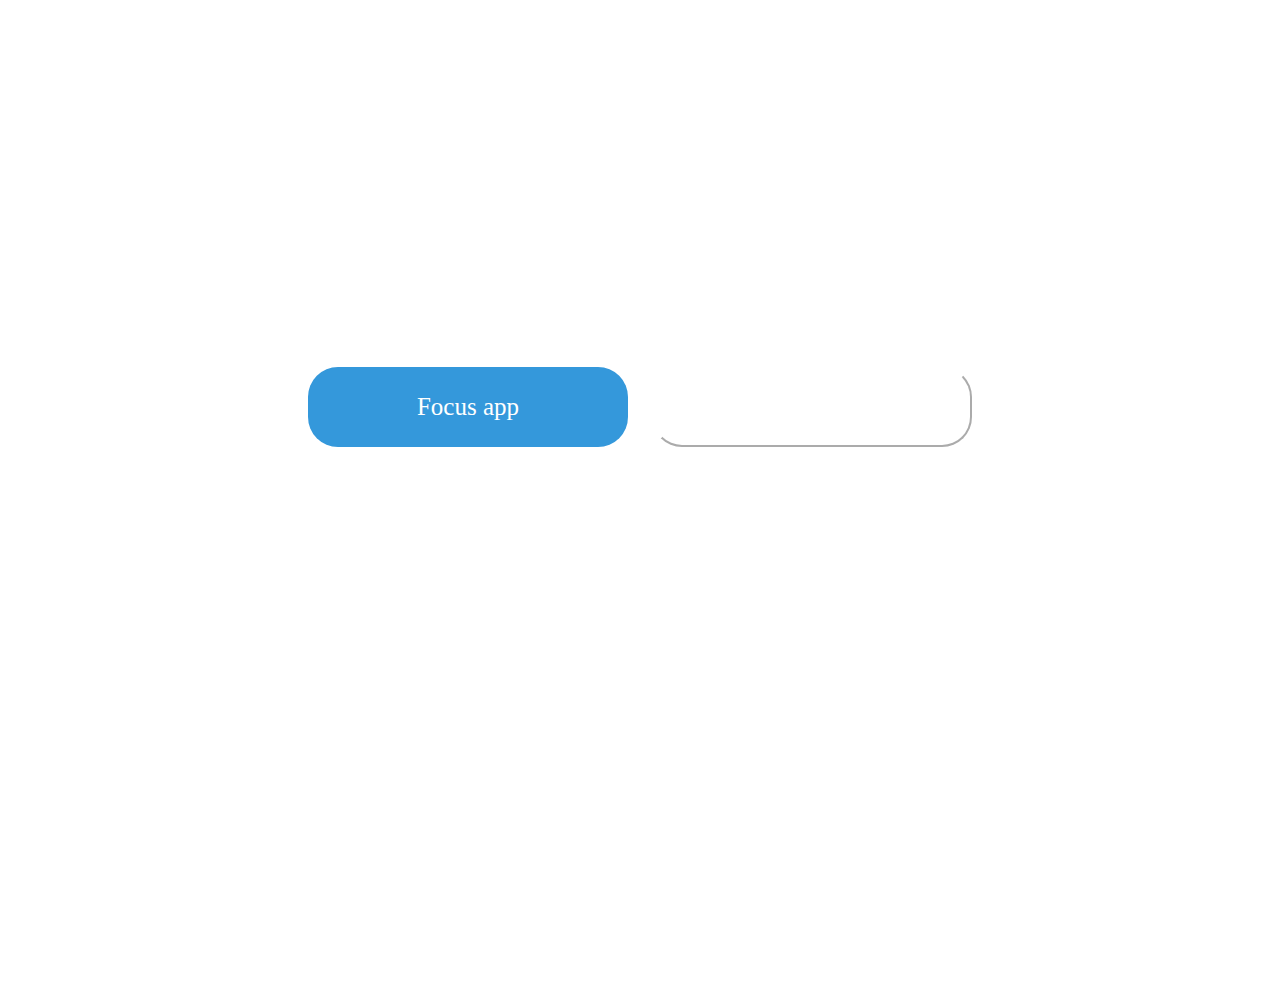
==== index.html @ 82690502 "Add files via upload" ====
<!DOCTYPE html>
<html>
<head>
	<title>Focus app</title>
	<meta charset="utf-8">
	<link rel="stylesheet" type="text/css" href="style.css">
	<link rel="icon" type="image/png" href="Anh/icon.png" sizes="192x192">
</head>
<body>
<div class="hadeffect">
<div class="header">
	<p id="time"></p>
	<p id="quote" class="animate">Thời gian thích hợp để nghỉ ngơi và thư giãn</p>
</div>

<div class="buttons">
	<button type="button" id="focus" onclick="onc()">Focus app</button>
	<button type="button" id="credit" onclick="onb()">Credit</button>
</div>
</div>

<div id="box">
	<h2>Mọi thông tin về tác giả của bài hát ở đây</h2>
	<div id="board">
	<p></p>
	<p>Âm thanh: Ambience sounds pack(Preniumbeat.com)</p>
	<p>Bài hát: Bluesy Vibe, Ersatz Bosa(Sting), Tango de la Noches</p>
	<p>Cafe Con Leche, Lazy, Talkies, Love Truck</p>
	<p>I Miss You, Love Letters, Lightning Bugs, Moonlight Sonata</p>
	<p>Touching moment, Lost Love Song</p>
	<p>Simple Sonata, Sunday Stroll, A Quite Thought</p>
	<p>Urban sound pack - Zapslap.com</p>
	<p>Và một số nhạc và hiệu ứng âm thanh lấy nguồn từ Youtube Audio Library</p>
	<p>Sản phẩm dự thi phần mềm sáng tạo của Lê Quý Dương, Bùi Đại Dương</p>
	<p>Dưới sự hướng dẫn của thầy Ngô Văn Tiến</p>
	<p>Trường THPT Hàn Thuyên, tháng Năm 2019</p>
	<br>
	<p></p>
	</div>
	<button type="button" onclick="offb()">Thoát</button>
</div>

<div id="clock">
	<h1>Focus Clock</h1>
	<div id="inside">
		<div id="big">
			<p>25:00</p>
		</div>
		<div id="text">
			<p id="ques">Focus Clock là gì vậy ?</p>
			<p class="para">Theo một số nghiên cứu khoa học thì việc sử dụng đồng hồ thời gian thực có thể khiến bạn bị giảm tập trung. Vì vậy, chúng mình sử dụng ở đây đồng hồ tính từ thời điểm bạn bắt đầu sử dụng trang web. Ngoài ra, ở phía dưới đồng hồ là những câu nói hay và nổi tiếng về học tập có thể cho bạn thêm động lực.</p>
			<p class="para">Hãy đeo tai nghe và bật toàn màn hình lên để có được trải nghiệm tốt nhất nhé !</p>
		</div>
	</div>
	<div id="YN">
		<button id="yes" onclick="location.href='main.html'" type="button">Tiếp tục</button>
		<button id="no" onclick="offc()" type="button">Thoát</button>
	</div>
</div>
<script type="text/javascript" src="script.js"></script>
</body>
</html>

<!--Lê Quý Dương - THPT Hàn Thuyên-->
---- style.css ----
@font-face{
	font-family: Muli;
    scr: url("Fonts/Muli-Light.tff");
}

@font-face{
      font-family: Roboto;
      scr: url("Fonts/Roboto-Light.tff");
 }

body{
	width: 100%;
	height: 100vh;
	margin: 0;
	background-image: url(Anh/Home.png);
	background-size: cover;
	background-repeat: no-repeat;
	background-position: center;
	background-attachment: fixed;
	font-weight: normal;
    font-style: normal;
    -webkit-font-smoothing: antialiased;
	-moz-osx-font-smoothing: grayscale;
	overflow: hidden;
}

#time{
	font-family: Roboto;
	font-size: 100px;
	font-weight: 100;
	color: white;
	position: relative;
	text-align: center;
	margin-bottom: 0px;
}

#quote{
	margin-top: 30px;
	font-family: Roboto;
	font-size: 29px;
	color: white;
	position: relative;
	text-align: center;
}

.buttons{
	padding-top: 50px;
	margin: 0 auto;
    text-align: center;
}

.hadeffect{
	-webkit-animation: fadeIn 2s linear forwards;
    animation: fadeIn 2s linear forwards;
}

@-webkit-keyframes fadeIn {
            0% {opacity: 0;margin-top: 10%}
            100% {opacity: 1;margin-top: 0}
}
         

@keyframes fadeIn {
            0% {opacity: 0;margin-top: 10%}
            100% {opacity: 1;margin-top: 0}
} 

#focus{
	background-color: #3498db;
    background-repeat:no-repeat;
    border: none;
    cursor:pointer;
    outline:none;

    height: 80px;
    width: 320px;
    border-radius: 30px;

    color: white;
    text-align: center;
    font-family: Roboto;
    font-size: 25px;
    margin: 10px;
}

#credit{
	background-color: transparent;
    background-repeat:no-repeat;
    border-color: white;
    cursor:pointer;
    outline:none;

    height: 80px;
    width: 320px;
    border-radius: 30px;

    color: white;
    text-align: center;
    font-family: Roboto;
    font-size: 25px;
    margin: 10px;
}

#box{
  position: fixed; 
  display: none; 
  width:800px;
  height:80%;
  top: 0; 
  left: 0;
  right: 0;
  bottom: 0;
  border-radius:20px;
  background-color: white; 
  z-index: 2;
  cursor: initial;
  margin: 0 auto;
  text-align: center;
  overflow: hidden ;
  margin-top: 100px;
}

#board{
	height: 70%;
	overflow: auto;
	margin-left: 70px; 
	text-align: left;
}


#box h2{
	font-family: Muli, sans-serif;
	color: #3498db;
	margin-bottom: 30px;
	font-weight: 200;
	text-align: center;
	font-size: 24px;
}

#box p{
	font-family: "Roboto", sans-serif;
	color: #2c3e50;
	margin-left: 0px;
	font-size: 19px;
	font-weight: 300;
}

#box button{
	background-color: #3498db;
	color: white;
	text-align: center;
	height: 50px;
	width: 100px;
	border-radius: 30px;
	border: none;
	font-family: Muli, sans-serif;
	font-size: 19px;
	margin-top: 30px;
	margin-bottom: 30px;
	line-height: 40px;
}

#clock{
  position: fixed; 
  display: none; 
  width:80%;
  height: 70%;
  top: 0; 
  left: 0;
  right: 0;
  bottom: 0;
  border-radius: 20px;
  background-color: white; 
  z-index: 2;
  cursor: pointer;
  margin: 0 auto;
  margin-top: 5%;
  overflow: hidden;
  font-weight: 300;
}

#clock h1{
	font-family: "Muli", sans-serif;
	color: #3498db;
	text-align: center;
	margin-bottom: 0;
}

#inside{
	display: flex;
	flex-direction: row;
	height: 70%;
	overflow: auto;;
}

#big{
	margin-top: 2%;
	font-family: roboto, sans-serif;
	font-size: 80px;
	text-align: center;
	color: #3498db;
  	flex: 45%;
  	position: relative;
}

#text{
	flex: 55%;
	padding-right: 50px;
	padding-top: 20px;
	padding-bottom: 2%;
	font-size: 20px;
	color: #2c3e50;
}

.para{
	font-family: Roboto, sans-serif;
	font-size: 20px;
	line-height: 200%;
	text-align: justify;
}


#ques{
	font-family: "Muli", sans-serif;
	font-size: 26px;
	margin-bottom: 0;
}

#choose{
	font-size: 20px;
	font-family: Roboto, sans-serif;
	text-align: right;
	margin: 20px;
}
#YN{
	text-align: right;
	margin: 30px;
}

#yes{
	background-color: #3498db;
	height: 50px;
	width: 200px;
	color: white;
	font-size: 20px;
	font-family: Roboto, sans-serif;
	border-radius: 20px;
	margin: 10px;
	border-width: 0;
}

#no{
	background-color: #bdc3c7;
	border-color: white;
	height: 50px;
	width: 200px;
	border: none;
	color: black;
	font-size: 20px;
	font-family: Roboto, sans-serif;
	border-radius: 20px;
	margin: 10px;
}
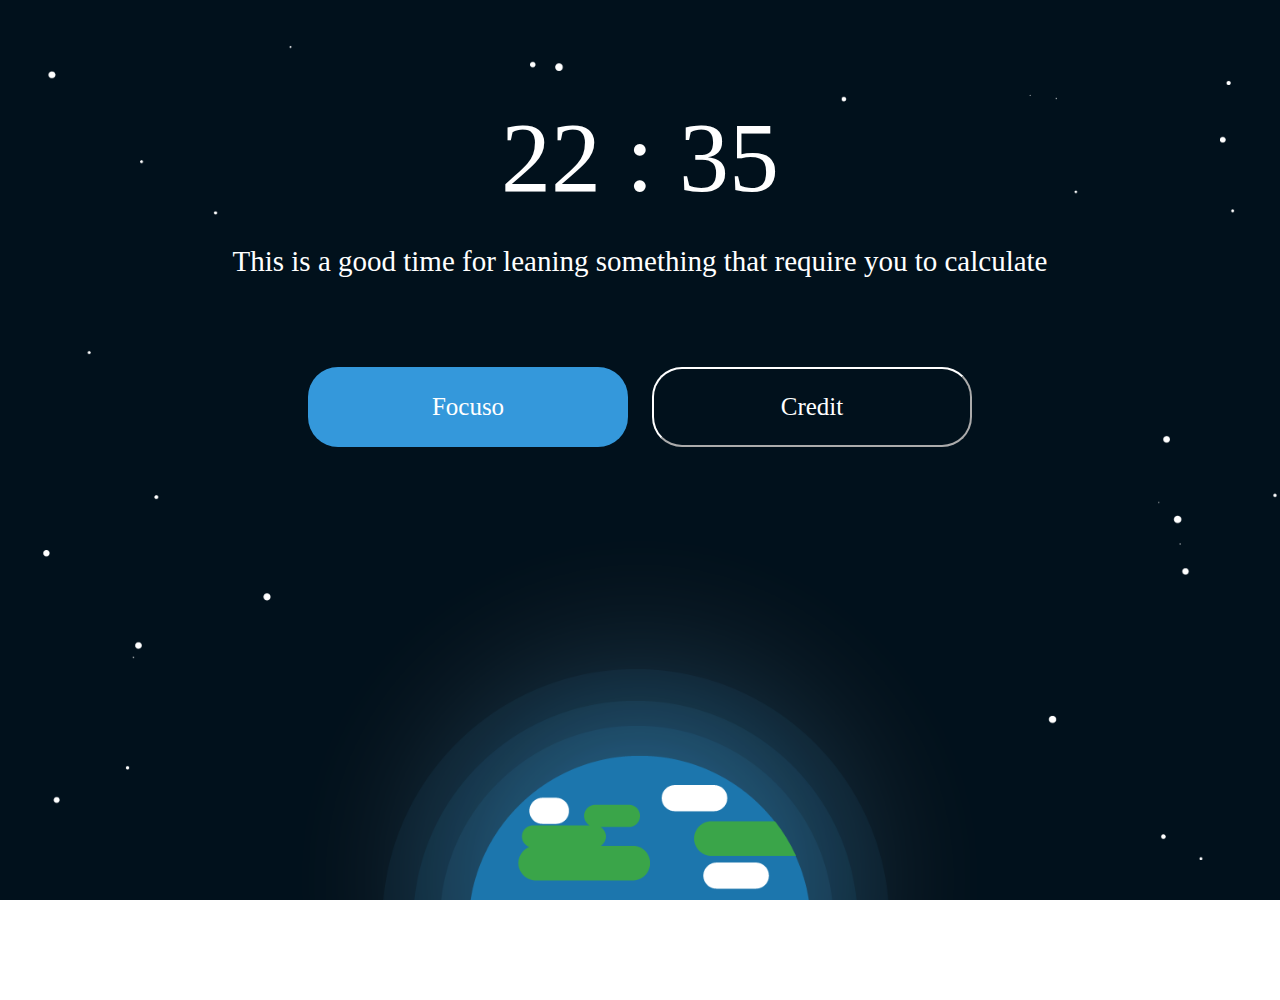
==== commit f936f4a7: "Add files via upload" ====
--- a/index.html
+++ b/index.html
@@ -10,30 +10,29 @@
 <div class="hadeffect">
 <div class="header">
 	<p id="time"></p>
-	<p id="quote" class="animate">Thời gian thích hợp để nghỉ ngơi và thư giãn</p>
+	<p id="quote" class="animate"></p>
 </div>
 
 <div class="buttons">
-	<button type="button" id="focus" onclick="onc()">Focus app</button>
+	<button type="button" id="focus" onclick="onc()">Focuso</button>
 	<button type="button" id="credit" onclick="onb()">Credit</button>
 </div>
 </div>
 
 <div id="box">
-	<h2>Mọi thông tin về tác giả của bài hát ở đây</h2>
+	<h2>All infomations of the composers go here</h2>
 	<div id="board">
 	<p></p>
-	<p>Âm thanh: Ambience sounds pack(Preniumbeat.com)</p>
-	<p>Bài hát: Bluesy Vibe, Ersatz Bosa(Sting), Tango de la Noches</p>
+	<p>Sound effect: Ambience sounds pack(Preniumbeat.com)</p>
+	<p>Songs: Bluesy Vibe, Ersatz Bosa(Sting), Tango de la Noches</p>
 	<p>Cafe Con Leche, Lazy, Talkies, Love Truck</p>
 	<p>I Miss You, Love Letters, Lightning Bugs, Moonlight Sonata</p>
 	<p>Touching moment, Lost Love Song</p>
 	<p>Simple Sonata, Sunday Stroll, A Quite Thought</p>
 	<p>Urban sound pack - Zapslap.com</p>
-	<p>Và một số nhạc và hiệu ứng âm thanh lấy nguồn từ Youtube Audio Library</p>
-	<p>Sản phẩm dự thi phần mềm sáng tạo của Lê Quý Dương, Bùi Đại Dương</p>
-	<p>Dưới sự hướng dẫn của thầy Ngô Văn Tiến</p>
-	<p>Trường THPT Hàn Thuyên, tháng Năm 2019</p>
+	<p>And a lot sound effect from Youtube Audio Library</p>
+	<p>This website was created by Le Quy Duong</p>
+	<p>Han Thuyen High School, June 2019</p>
 	<br>
 	<p></p>
 	</div>
@@ -47,14 +46,14 @@
 			<p>25:00</p>
 		</div>
 		<div id="text">
-			<p id="ques">Focus Clock là gì vậy ?</p>
-			<p class="para">Theo một số nghiên cứu khoa học thì việc sử dụng đồng hồ thời gian thực có thể khiến bạn bị giảm tập trung. Vì vậy, chúng mình sử dụng ở đây đồng hồ tính từ thời điểm bạn bắt đầu sử dụng trang web. Ngoài ra, ở phía dưới đồng hồ là những câu nói hay và nổi tiếng về học tập có thể cho bạn thêm động lực.</p>
-			<p class="para">Hãy đeo tai nghe và bật toàn màn hình lên để có được trải nghiệm tốt nhất nhé !</p>
+			<p id="ques">What is the focus timer ?</p>
+			<p class="para">This timer is a feature that helps you keep track of time. We use a timer that starts to run when you enter the website. At the end of you study session, you can check the total time you has spend here as well as the time you wasted doing something else</p>
+			<p class="para">Please wear headphones and enter the full screen mode to have the best experience !</p>
 		</div>
 	</div>
 	<div id="YN">
-		<button id="yes" onclick="location.href='main.html'" type="button">Tiếp tục</button>
-		<button id="no" onclick="offc()" type="button">Thoát</button>
+		<button id="yes" onclick="location.href='main.html'" type="button">Next</button>
+		<button id="no" onclick="offc()" type="button">Exit</button>
 	</div>
 </div>
 <script type="text/javascript" src="script.js"></script>
